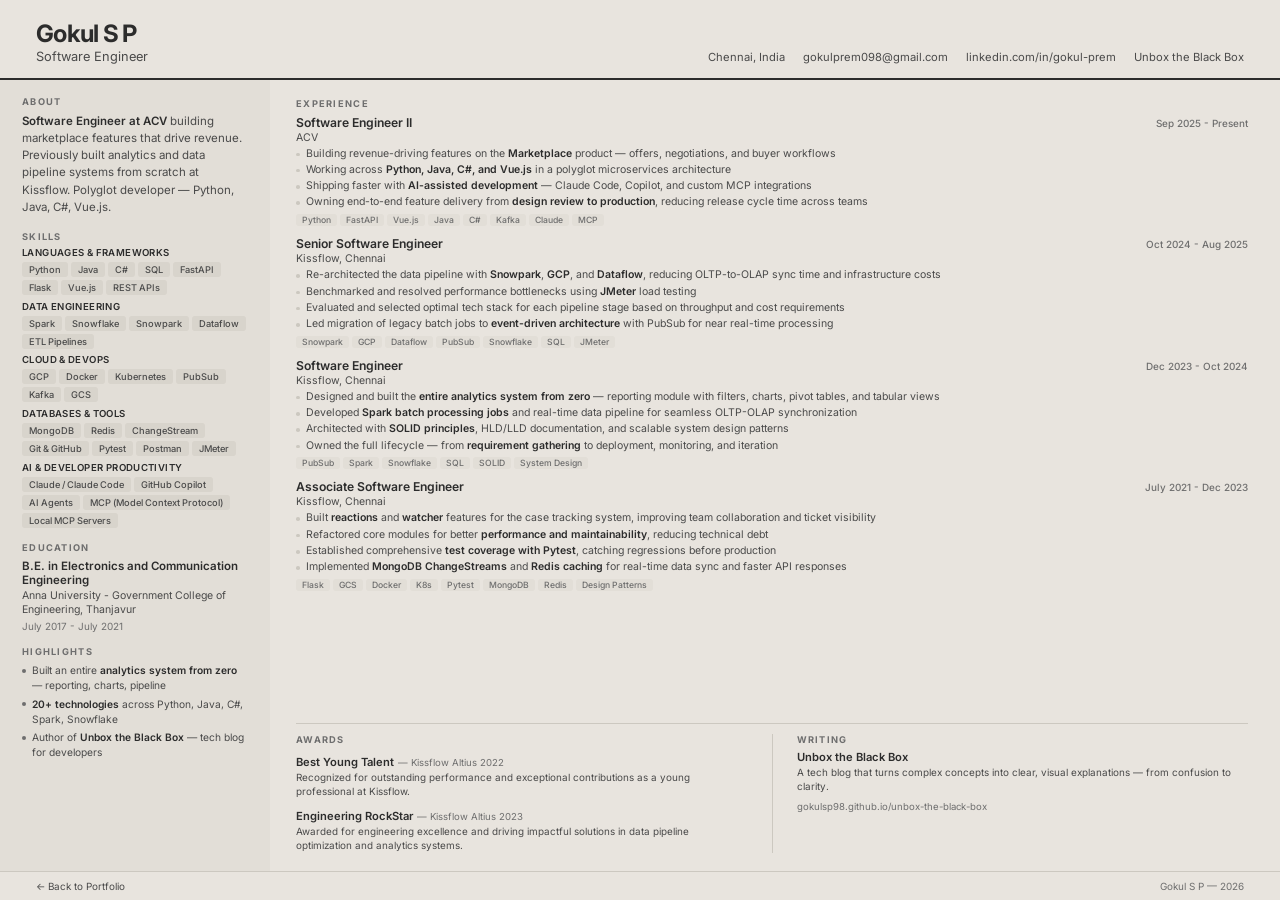
==== resume.html @ 5bfb866d "Initial commit — personal portfolio site Minimalist portfolio with warm earth-tone design. Static HT" ====
<!DOCTYPE html>
<html lang="en">
<head>
    <meta charset="UTF-8">
    <meta name="viewport" content="width=device-width, initial-scale=1.0">
    <meta name="theme-color" content="#E8E4DE">
    <title>Gokul S P | Resume</title>
    <meta name="description" content="Gokul S P — Software Engineer. Full resume at a glance.">
    <link rel="preconnect" href="https://fonts.googleapis.com">
    <link rel="preconnect" href="https://fonts.gstatic.com" crossorigin>
    <link href="https://fonts.googleapis.com/css2?family=Inter:wght@400;500;600;700&display=swap" rel="stylesheet">
    <style>
        *, *::before, *::after { margin: 0; padding: 0; box-sizing: border-box; }

        :root {
            --bg: #E8E4DE;
            --bg-side: #E2DED7;
            --bg-tag: #D8D4CC;
            --border: #CCC8C0;
            --text: #2C2C2C;
            --text-sec: #4A4A4A;
            --text-muted: #6E6E6E;
            --font: 'Inter', system-ui, -apple-system, sans-serif;
        }

        html { -webkit-font-smoothing: antialiased; }

        body {
            font-family: var(--font);
            background: var(--bg);
            color: var(--text);
            height: 100vh;
            overflow: hidden;
            opacity: 0;
            animation: fadeIn 0.5s ease 0.05s forwards;
        }

        @keyframes fadeIn {
            to { opacity: 1; }
        }

        .page {
            height: 100%;
            display: grid;
            grid-template-columns: 16.875rem 1fr;
            grid-template-rows: auto 1fr auto;
        }

        /* ── Header ── */
        .header {
            grid-column: 1 / -1;
            display: flex;
            justify-content: space-between;
            align-items: flex-end;
            padding: 1.375rem 2.25rem 0.875rem;
            border-bottom: 0.125rem solid var(--text);
        }

        .header h1 {
            font-size: 1.5rem;
            font-weight: 700;
            letter-spacing: -0.03em;
            line-height: 1;
        }

        .header-title {
            font-size: 0.8rem;
            color: var(--text-sec);
            font-weight: 400;
            margin-top: 0.1875rem;
        }

        .header-links {
            display: flex;
            gap: 1.125rem;
            font-size: 0.7rem;
        }

        .header-links a, .header-links span { color: var(--text-sec); text-decoration: none; }

        /* ── Sidebar ── */
        .sidebar {
            background: var(--bg-side);
            padding: 1rem 1.375rem;
            display: flex;
            flex-direction: column;
            gap: 0.9rem;
            overflow: hidden;
        }

        /* ── Main ── */
        .main {
            padding: 1.125rem 2rem 1.125rem 1.625rem;
            display: flex;
            flex-direction: column;
            overflow: hidden;
        }

        /* ── Section title ── */
        .s-title {
            font-size: 0.58rem;
            font-weight: 700;
            text-transform: uppercase;
            letter-spacing: 0.14em;
            color: var(--text-muted);
            margin-bottom: 0.35rem;
        }

        /* ── About ── */
        .about {
            font-size: 0.72rem;
            color: var(--text-sec);
            line-height: 1.5;
        }

        .about strong { color: var(--text); font-weight: 600; }

        /* ── Skills ── */
        .skill-group { margin-bottom: 0.35rem; }
        .skill-group:last-child { margin-bottom: 0; }

        .skill-label {
            font-size: 0.6rem;
            font-weight: 600;
            color: var(--text);
            text-transform: uppercase;
            letter-spacing: 0.04em;
            margin-bottom: 0.25rem;
        }

        .skill-tags { display: flex; flex-wrap: wrap; gap: 0.1875rem; }

        .skill-tags span {
            font-size: 0.58rem;
            font-weight: 500;
            padding: 0.125rem 0.4375rem;
            background: var(--bg-tag);
            border-radius: 0.1875rem;
            color: var(--text-sec);
        }

        /* ── Highlights ── */
        .highlight-item {
            font-size: 0.64rem;
            color: var(--text-sec);
            line-height: 1.45;
            padding-left: 0.625rem;
            position: relative;
            margin-bottom: 0.25rem;
        }

        .highlight-item:last-child { margin-bottom: 0; }

        .highlight-item::before {
            content: '';
            position: absolute;
            left: 0;
            top: 0.35rem;
            width: 0.25rem;
            height: 0.25rem;
            border-radius: 50%;
            background: var(--text-muted);
        }

        .highlight-item strong { color: var(--text); font-weight: 600; }

        /* ── Education ── */
        .edu-degree { font-size: 0.72rem; font-weight: 600; }
        .edu-school { font-size: 0.66rem; color: var(--text-sec); margin-top: 0.125rem; line-height: 1.4; }
        .edu-date { font-size: 0.62rem; color: var(--text-muted); margin-top: 0.125rem; }

        /* ── Experience ── */
        .exp-item { margin-bottom: 0.625rem; }
        .exp-item:last-child { margin-bottom: 0; }

        .exp-top { display: flex; justify-content: space-between; align-items: baseline; }
        .exp-role { font-size: 0.76rem; font-weight: 600; }
        .exp-date { font-size: 0.62rem; color: var(--text-muted); white-space: nowrap; font-weight: 500; }
        .exp-company { font-size: 0.66rem; color: var(--text-sec); margin-top: 0.0625rem; margin-bottom: 0.1875rem; }

        .exp-list { list-style: none; }

        .exp-list li {
            font-size: 0.66rem;
            color: var(--text-sec);
            line-height: 1.4;
            padding-left: 0.625rem;
            position: relative;
            margin-bottom: 0.0938rem;
        }

        .exp-list li::before {
            content: '';
            position: absolute;
            left: 0;
            top: 0.375rem;
            width: 0.2188rem;
            height: 0.2188rem;
            border-radius: 50%;
            background: var(--border);
        }

        .exp-list li strong { color: var(--text); font-weight: 600; }

        .exp-tags { display: flex; flex-wrap: wrap; gap: 0.1875rem; margin-top: 0.25rem; }

        .exp-tags span {
            font-size: 0.54rem;
            font-weight: 500;
            padding: 0.0625rem 0.375rem;
            background: var(--bg-side);
            border-radius: 0.1875rem;
            color: var(--text-muted);
        }

        /* ── Awards & Writing row ── */
        .bottom-row {
            display: flex;
            gap: 1.5rem;
            margin-top: auto;
            padding-top: 0.625rem;
            border-top: 0.0625rem solid var(--border);
        }

        .bottom-section { flex: 1; }

        .bottom-section + .bottom-section {
            border-left: 0.0625rem solid var(--border);
            padding-left: 1.5rem;
        }

        .award-row { margin-bottom: 0.3125rem; }
        .award-row:last-child { margin-bottom: 0; }
        .award-name { font-size: 0.7rem; font-weight: 600; }
        .award-meta { font-size: 0.6rem; color: var(--text-muted); }
        .award-desc { font-size: 0.62rem; color: var(--text-sec); line-height: 1.4; margin-top: 0.0625rem; }

        .writing-name { font-size: 0.7rem; font-weight: 600; }
        .writing-desc { font-size: 0.62rem; color: var(--text-sec); line-height: 1.4; margin-top: 0.125rem; }
        .writing-url { font-size: 0.6rem; color: var(--text-muted); text-decoration: none; margin-top: 0.125rem; display: inline-block; }

        /* ── Footer ── */
        .foot {
            grid-column: 1 / -1;
            display: flex;
            justify-content: space-between;
            align-items: center;
            font-size: 0.62rem;
            color: var(--text-muted);
            padding: 0.5rem 2.25rem;
            border-top: 0.0625rem solid var(--border);
        }

        .foot a { color: var(--text-sec); text-decoration: none; }

        /* ── Print ── */
        @media print {
            body { background: #fff; overflow: visible; height: auto; }
            .sidebar { background: #f5f5f5; }
            .foot { display: none; }
        }

        /* ── Mobile ── */
        @media (max-width: 48em) {
            body { height: auto; overflow: auto; }
            .page { display: flex; flex-direction: column; min-height: 100vh; }
            .header { padding: 1.25rem 1.25rem 0.875rem; flex-direction: column; gap: 0.5rem; align-items: flex-start; }
            .header-links { flex-wrap: wrap; gap: 0.625rem; }
            .sidebar { padding: 1.125rem 1.25rem; border-bottom: 0.125rem solid var(--text-muted); }
            .main { padding: 1.125rem 1.25rem; }
            .bottom-row { flex-direction: column; gap: 0.875rem; }
            .bottom-section + .bottom-section { border-left: none; padding-left: 0; border-top: 0.0625rem solid var(--border); padding-top: 0.875rem; }
            .sidebar > div { padding-bottom: 1rem; border-bottom: 0.0625rem solid var(--border); }
            .sidebar > div:last-child { border-bottom: none; padding-bottom: 0; }
            .main > div:first-child { padding-bottom: 1rem; border-bottom: 0.0625rem solid var(--border); }
            .foot { padding: 0.75rem 1.25rem; }
            .exp-top { flex-direction: column; gap: 0.0625rem; }
        }
    </style>
</head>
<body>
    <div class="page" id="resume"></div>
    <script src="data.js"></script>
    <script>
        const d = PORTFOLIO;
        const w = d.writing;

        const skillsHtml = d.skills.map(cat =>
            `<div class="skill-group">
                <div class="skill-label">${cat.title}</div>
                <div class="skill-tags">${cat.tags.map(t => `<span>${t.name}</span>`).join('')}</div>
            </div>`
        ).join('');

        const awardsHtml = d.awards.map(a =>
            `<div class="award-row">
                <span class="award-name">${a.title}</span>
                <span class="award-meta"> — ${a.event}</span>
                <div class="award-desc">${a.description}</div>
            </div>`
        ).join('');

        const expHtml = d.experience.map(exp => {
            const points = exp.projects.map(proj =>
                proj.points.map(p => `<li>${p}</li>`).join('')
            ).join('');

            return `<div class="exp-item">
                <div class="exp-top">
                    <span class="exp-role">${exp.role}</span>
                    <span class="exp-date">${exp.date}</span>
                </div>
                <div class="exp-company">${exp.company}</div>
                <ul class="exp-list">${points}</ul>
                <div class="exp-tags">${exp.tags.map(t => `<span>${t}</span>`).join('')}</div>
            </div>`;
        }).join('');

        document.getElementById('resume').innerHTML = `
            <header class="header">
                <div class="header-left">
                    <h1>${d.name}</h1>
                    <div class="header-title">${d.title}</div>
                </div>
                <div class="header-links">
                    <span>${d.location}</span>
                    <a href="mailto:${d.email}">${d.email}</a>
                    <a href="${d.linkedin}" target="_blank">${d.linkedinDisplay}</a>
                    ${w ? `<a href="${w.blog.url}" target="_blank">${w.blog.name}</a>` : ''}
                </div>
            </header>

            <aside class="sidebar">
                <div>
                    <div class="s-title">About</div>
                    <div class="about">
                        <strong>Software Engineer at ACV</strong> building marketplace features that drive revenue. Previously built analytics and data pipeline systems from scratch at Kissflow. Polyglot developer — Python, Java, C#, Vue.js.
                    </div>
                </div>
                <div>
                    <div class="s-title">Skills</div>
                    ${skillsHtml}
                </div>
                <div>
                    <div class="s-title">Education</div>
                    <div class="edu-degree">${d.education.degree}</div>
                    <div class="edu-school">${d.education.school}</div>
                    <div class="edu-date">${d.education.date}</div>
                </div>
                <div>
                    <div class="s-title">Highlights</div>
                    <div class="highlight-item">Built an entire <strong>analytics system from zero</strong> — reporting, charts, pipeline</div>
                    <div class="highlight-item"><strong>20+ technologies</strong> across Python, Java, C#, Spark, Snowflake</div>
                    <div class="highlight-item">Author of <strong>Unbox the Black Box</strong> — tech blog for developers</div>
                </div>
            </aside>

            <main class="main">
                <div>
                    <div class="s-title">Experience</div>
                    ${expHtml}
                </div>

                <div class="bottom-row">
                    <div class="bottom-section">
                        <div class="s-title">Awards</div>
                        ${awardsHtml}
                    </div>
                    ${w ? `<div class="bottom-section">
                        <div class="s-title">Writing</div>
                        <div class="writing-name">${w.blog.name}</div>
                        <div class="writing-desc">${w.blog.description}</div>
                        <a href="${w.blog.url}" target="_blank" class="writing-url">${w.blog.url.replace('https://', '')}</a>
                    </div>` : ''}
                </div>
            </main>

            <footer class="foot">
                <a href="index.html">&larr; Back to Portfolio</a>
                <span>${d.name} &mdash; ${new Date().getFullYear()}</span>
            </footer>
        `;

        document.querySelectorAll('a[href="index.html"]').forEach(link => {
            link.addEventListener('click', (e) => {
                e.preventDefault();
                document.body.style.transition = 'opacity 0.4s ease';
                document.body.style.opacity = '0';
                setTimeout(() => { window.location.href = link.href; }, 400);
            });
        });
    </script>
</body>
</html>
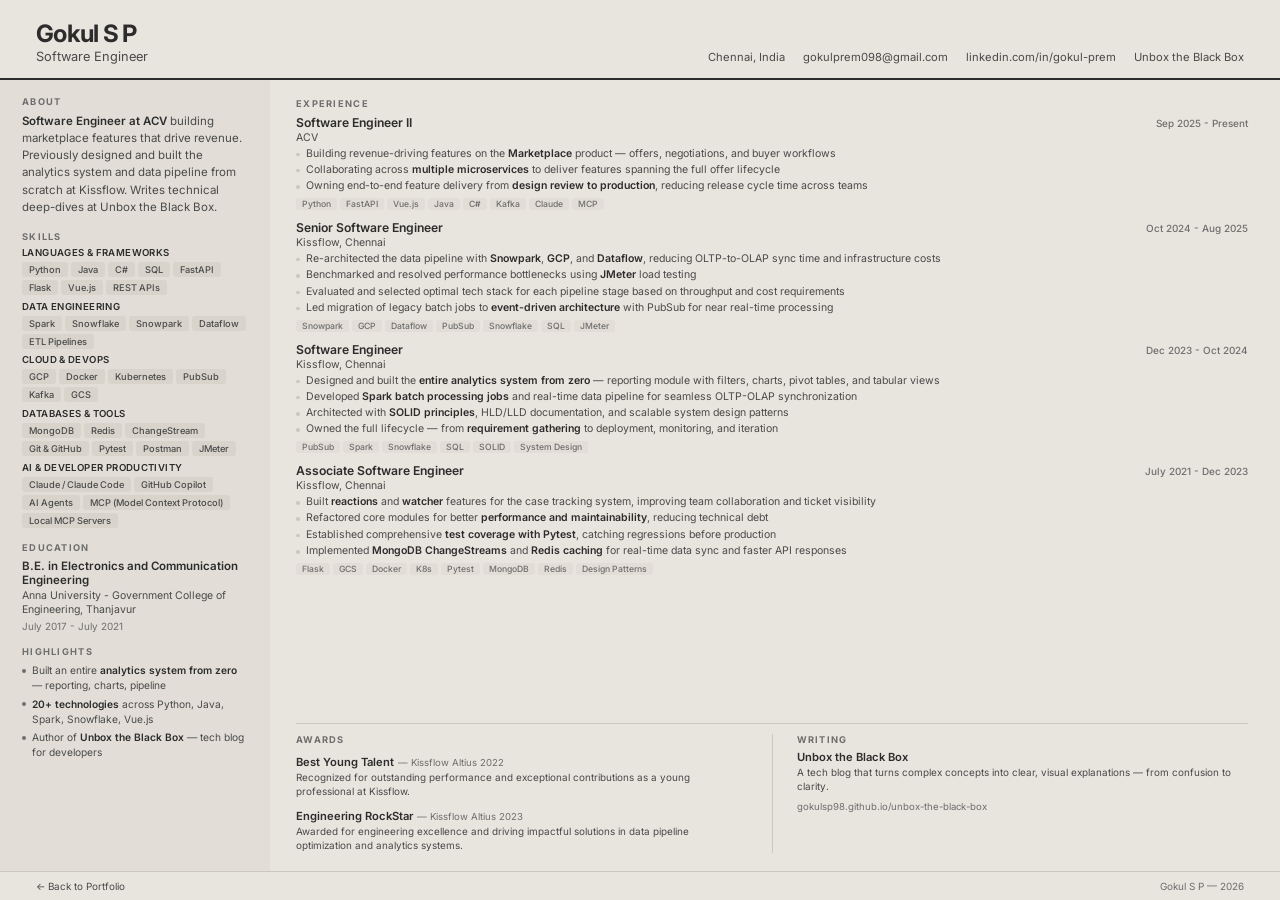
==== commit 0ffcb44c: "Content audit — deduplicate sections, fix inaccurate claims, add validation skills - Rewrite About p" ====
--- a/resume.html
+++ b/resume.html
@@ -266,7 +266,7 @@
             .page { display: flex; flex-direction: column; min-height: 100vh; }
             .header { padding: 1.25rem 1.25rem 0.875rem; flex-direction: column; gap: 0.5rem; align-items: flex-start; }
             .header-links { flex-wrap: wrap; gap: 0.625rem; }
-            .sidebar { padding: 1.125rem 1.25rem; border-bottom: 0.125rem solid var(--text-muted); }
+            .sidebar { padding: 1.125rem 1.25rem; border-bottom: 0.0625rem solid var(--border); }
             .main { padding: 1.125rem 1.25rem; }
             .bottom-row { flex-direction: column; gap: 0.875rem; }
             .bottom-section + .bottom-section { border-left: none; padding-left: 0; border-top: 0.0625rem solid var(--border); padding-top: 0.875rem; }
@@ -334,7 +334,7 @@
                 <div>
                     <div class="s-title">About</div>
                     <div class="about">
-                        <strong>Software Engineer at ACV</strong> building marketplace features that drive revenue. Previously built analytics and data pipeline systems from scratch at Kissflow. Polyglot developer — Python, Java, C#, Vue.js.
+                        <strong>Software Engineer at ACV</strong> building marketplace features that drive revenue. Previously designed and built the analytics system and data pipeline from scratch at Kissflow. Writes technical deep-dives at Unbox the Black Box.
                     </div>
                 </div>
                 <div>
@@ -350,7 +350,7 @@
                 <div>
                     <div class="s-title">Highlights</div>
                     <div class="highlight-item">Built an entire <strong>analytics system from zero</strong> — reporting, charts, pipeline</div>
-                    <div class="highlight-item"><strong>20+ technologies</strong> across Python, Java, C#, Spark, Snowflake</div>
+                    <div class="highlight-item"><strong>20+ technologies</strong> across Python, Java, Spark, Snowflake, Vue.js</div>
                     <div class="highlight-item">Author of <strong>Unbox the Black Box</strong> — tech blog for developers</div>
                 </div>
             </aside>
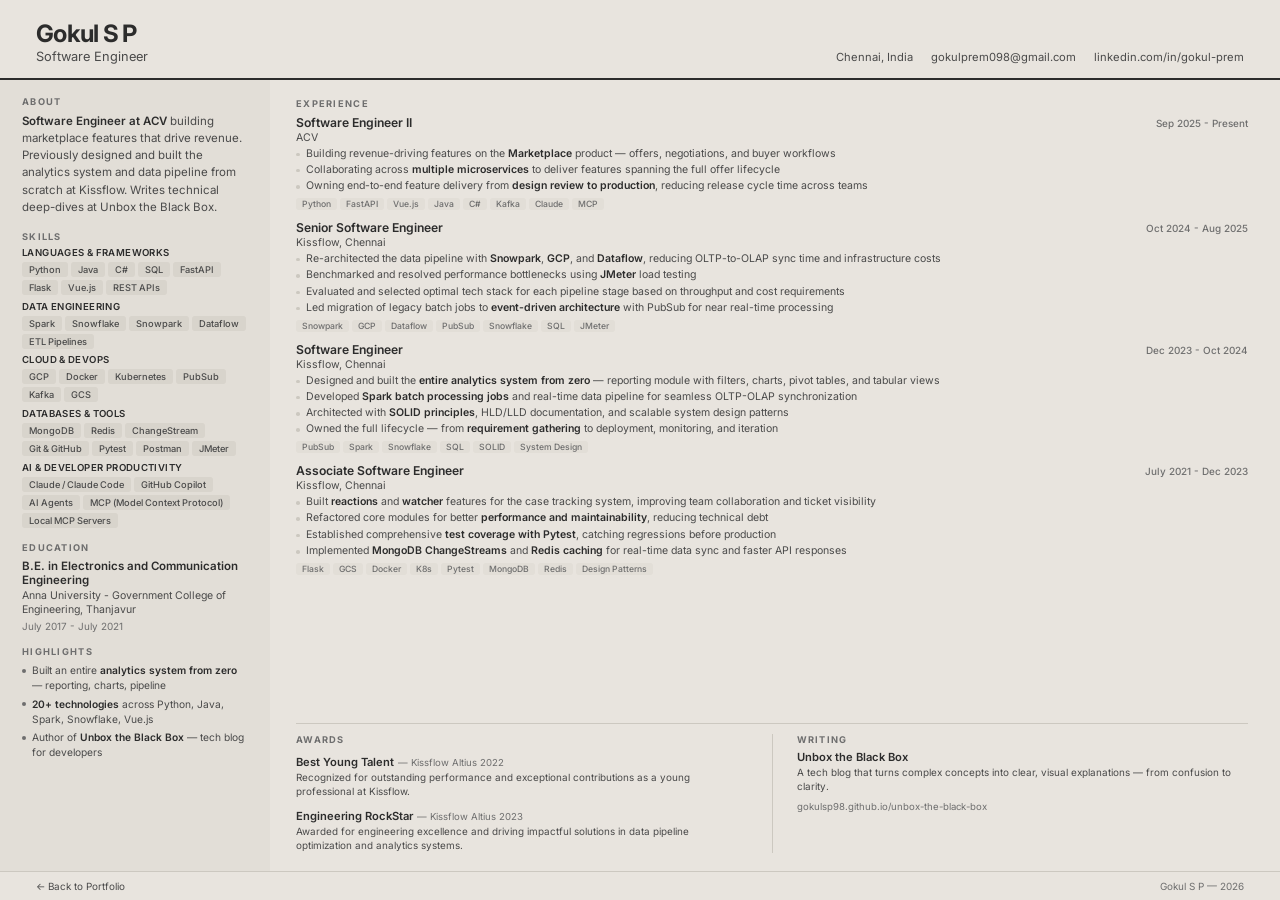
==== commit bb4d50c1: "Polish hero description, footer tagline, and resume header - Hero: replace language list with system" ====
--- a/resume.html
+++ b/resume.html
@@ -326,7 +326,6 @@
                     <span>${d.location}</span>
                     <a href="mailto:${d.email}">${d.email}</a>
                     <a href="${d.linkedin}" target="_blank">${d.linkedinDisplay}</a>
-                    ${w ? `<a href="${w.blog.url}" target="_blank">${w.blog.name}</a>` : ''}
                 </div>
             </header>
 
